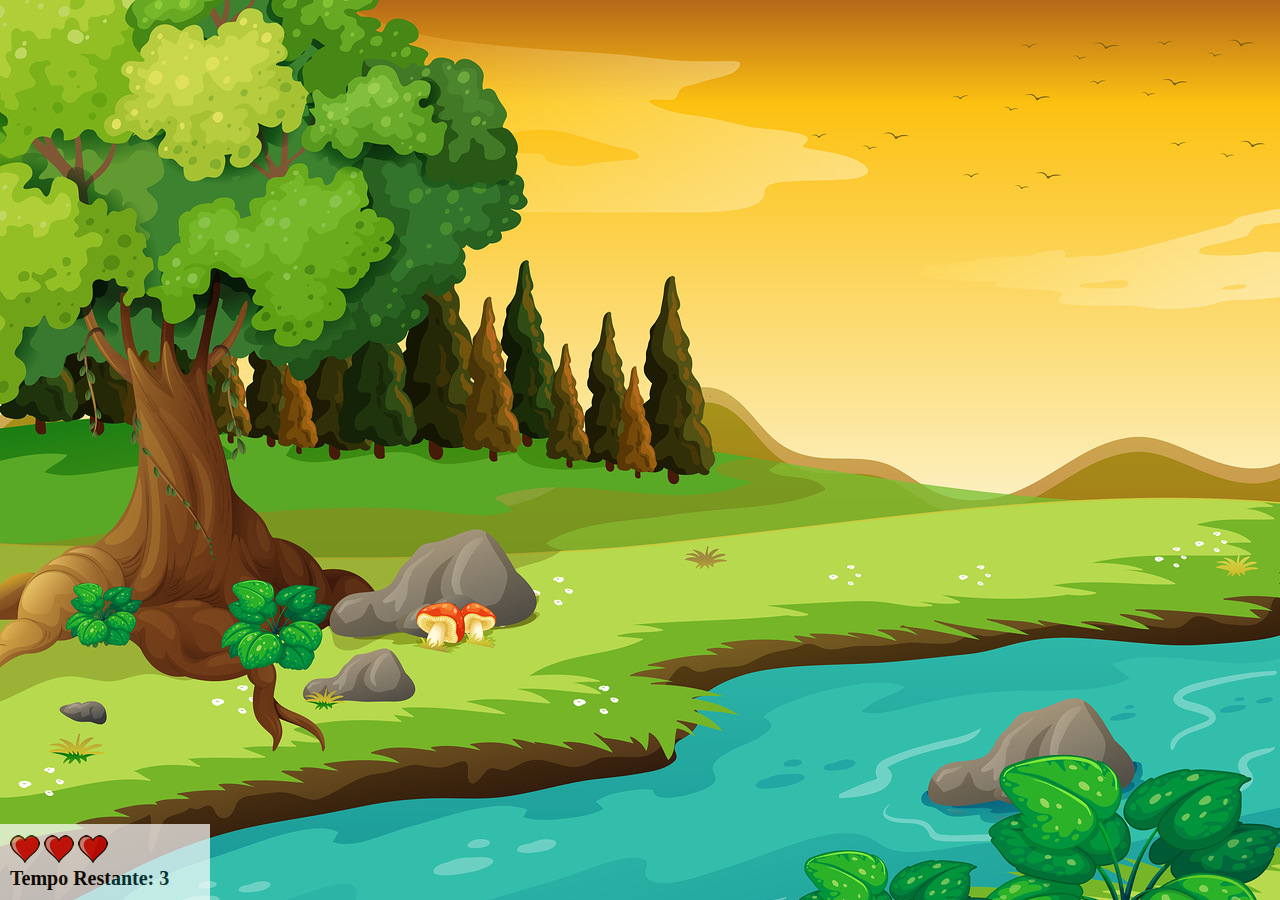
==== index.html @ 521ec2fe "teste" ====
<!DOCTYPE html>
<html>
    <head>
        <title>Game Mata Mosquito</title>
        <meta http-equiv="X-UA-Compatible" content="IE=edge">
        <meta name="viewport" content="width=device-width, initial-scale=1.0">
        <meta charset="utf-8">
        <link rel="stylesheet" href="./css/estilo.css">
        <script src="./js/jogo.js"></script>
    </head>

    <body onresize="ajustaTamanhoPalcoJogo()">
       
        <div class="painel">
            <div class="vida">
                <img id="vida1" src="images/coracao_cheio.png" alt="">
                <img id="vida2" src="images/coracao_cheio.png" alt="">
                <img id="vida3" src="images/coracao_cheio.png" alt="">
            </div>

            <div class="cronometro">
                Tempo Restante: <span id="cronometro"></span>
            </div>
        </div>
    
        <script>
            document.getElementById('cronometro').innerHTML = tempo

            var criaMosquito = setInterval(function(){
                posicaoRandomica()
            }, 1000)
        </script>
    </body>

    
</html>
---- css/estilo.css ----
body {
    background: url(../images/bg.jpg) no-repeat;
    background-size: cover;
}

.mosquito1 {
    height: 50px;
    width: 50px;
}

.mosquito2 {
    height: 70px;
    width: 70px;
}

.mosquito3 {
    height: 90px;
    width: 90px;
}

.ladoA {
    transform: scaleX(1);
}

.ladoB {
    transform: scaleX(-1);
}

.painel {
    position: absolute;
    width: 190px;
    padding: 10px;
    left: 0px;
    bottom: 0px;
    border-top: solid 1px #fff;
    background-color: #fff;
    opacity: 70%;
}

.vidas {
    float: left;
}

.cronometro {
    float: left;
    font-size: 20px;
    font-weight: bold;
}
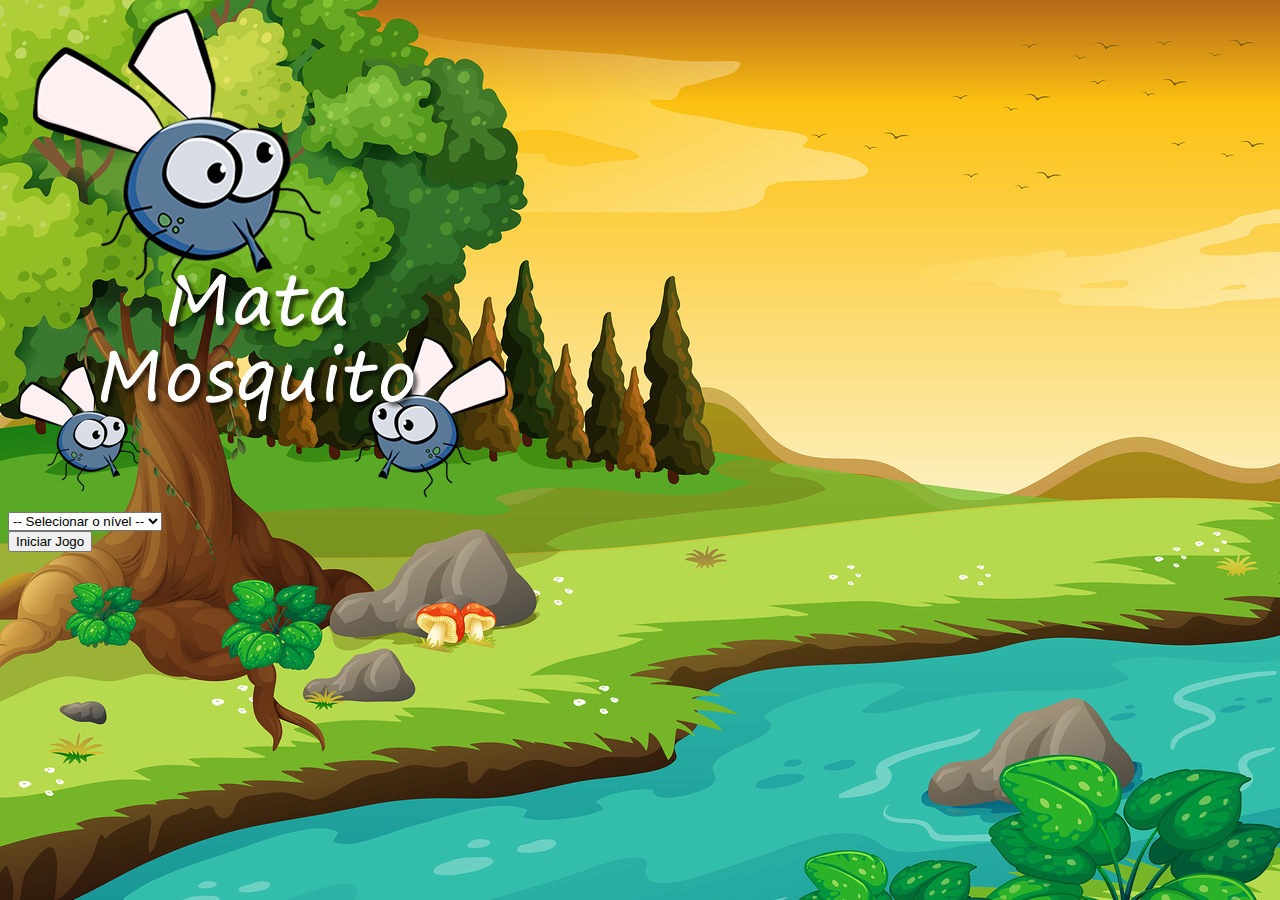
==== commit 94ad4c3c: "Adicionado a página inicial do game" ====
--- a/index.html
+++ b/index.html
@@ -5,31 +5,54 @@
         <meta http-equiv="X-UA-Compatible" content="IE=edge">
         <meta name="viewport" content="width=device-width, initial-scale=1.0">
         <meta charset="utf-8">
+        <!-- CSS only -->
+        <link href="https://cdn.jsdelivr.net/npm/bootstrap@5.0.0-beta3/dist/css/bootstrap.min.css" rel="stylesheet" integrity="sha384-eOJMYsd53ii+scO/bJGFsiCZc+5NDVN2yr8+0RDqr0Ql0h+rP48ckxlpbzKgwra6" crossorigin="anonymous"> 
         <link rel="stylesheet" href="./css/estilo.css">
         <script src="./js/jogo.js"></script>
+
+        <script>
+            var nivel = document.getElementById('nivel').value
+                if(nivel === '') {
+                    alert('Selecione um nível para iniciar o jogo')
+                    return false
+                }
+        </script>
     </head>
 
-    <body onresize="ajustaTamanhoPalcoJogo()">
-       
-        <div class="painel">
-            <div class="vida">
-                <img id="vida1" src="images/coracao_cheio.png" alt="">
-                <img id="vida2" src="images/coracao_cheio.png" alt="">
-                <img id="vida3" src="images/coracao_cheio.png" alt="">
+    <body>
+       <div class="container">
+           <div class="row">
+               <div class="col">
+                   <div class="d-flex justify-content-center">
+                        <img src="images/game.png" alt="Vitoria">
+                   </div>
+               </div>
+           </div>
+
+            <div class="row">
+                <div class="col">
+                    <div class="d-flex justify-content-center">
+                        <div class="mb-2">
+                            <select class="form-control" id="nivel">
+                                <option value="">-- Selecionar o nível --</option>
+                                <option value="normal">Normal</option>
+                                <option value="dificil">Difícil</option>
+                                <option value="chucknorris">Chuck Norris</option>
+                            </select>
+                        </div>    
+                    </div>
+                </div>
             </div>
 
-            <div class="cronometro">
-                Tempo Restante: <span id="cronometro"></span>
+           <div class="row">
+                <div class="col">
+                    <div class="d-flex justify-content-center">
+                        <button type="button" class="btn btn-danger btn-lg" onclick="iniciarJogo()" >Iniciar Jogo</button>
+                    </div>
+                </div>
             </div>
-        </div>
-    
-        <script>
-            document.getElementById('cronometro').innerHTML = tempo
+       </div>
 
-            var criaMosquito = setInterval(function(){
-                posicaoRandomica()
-            }, 1000)
-        </script>
     </body>
 
     
